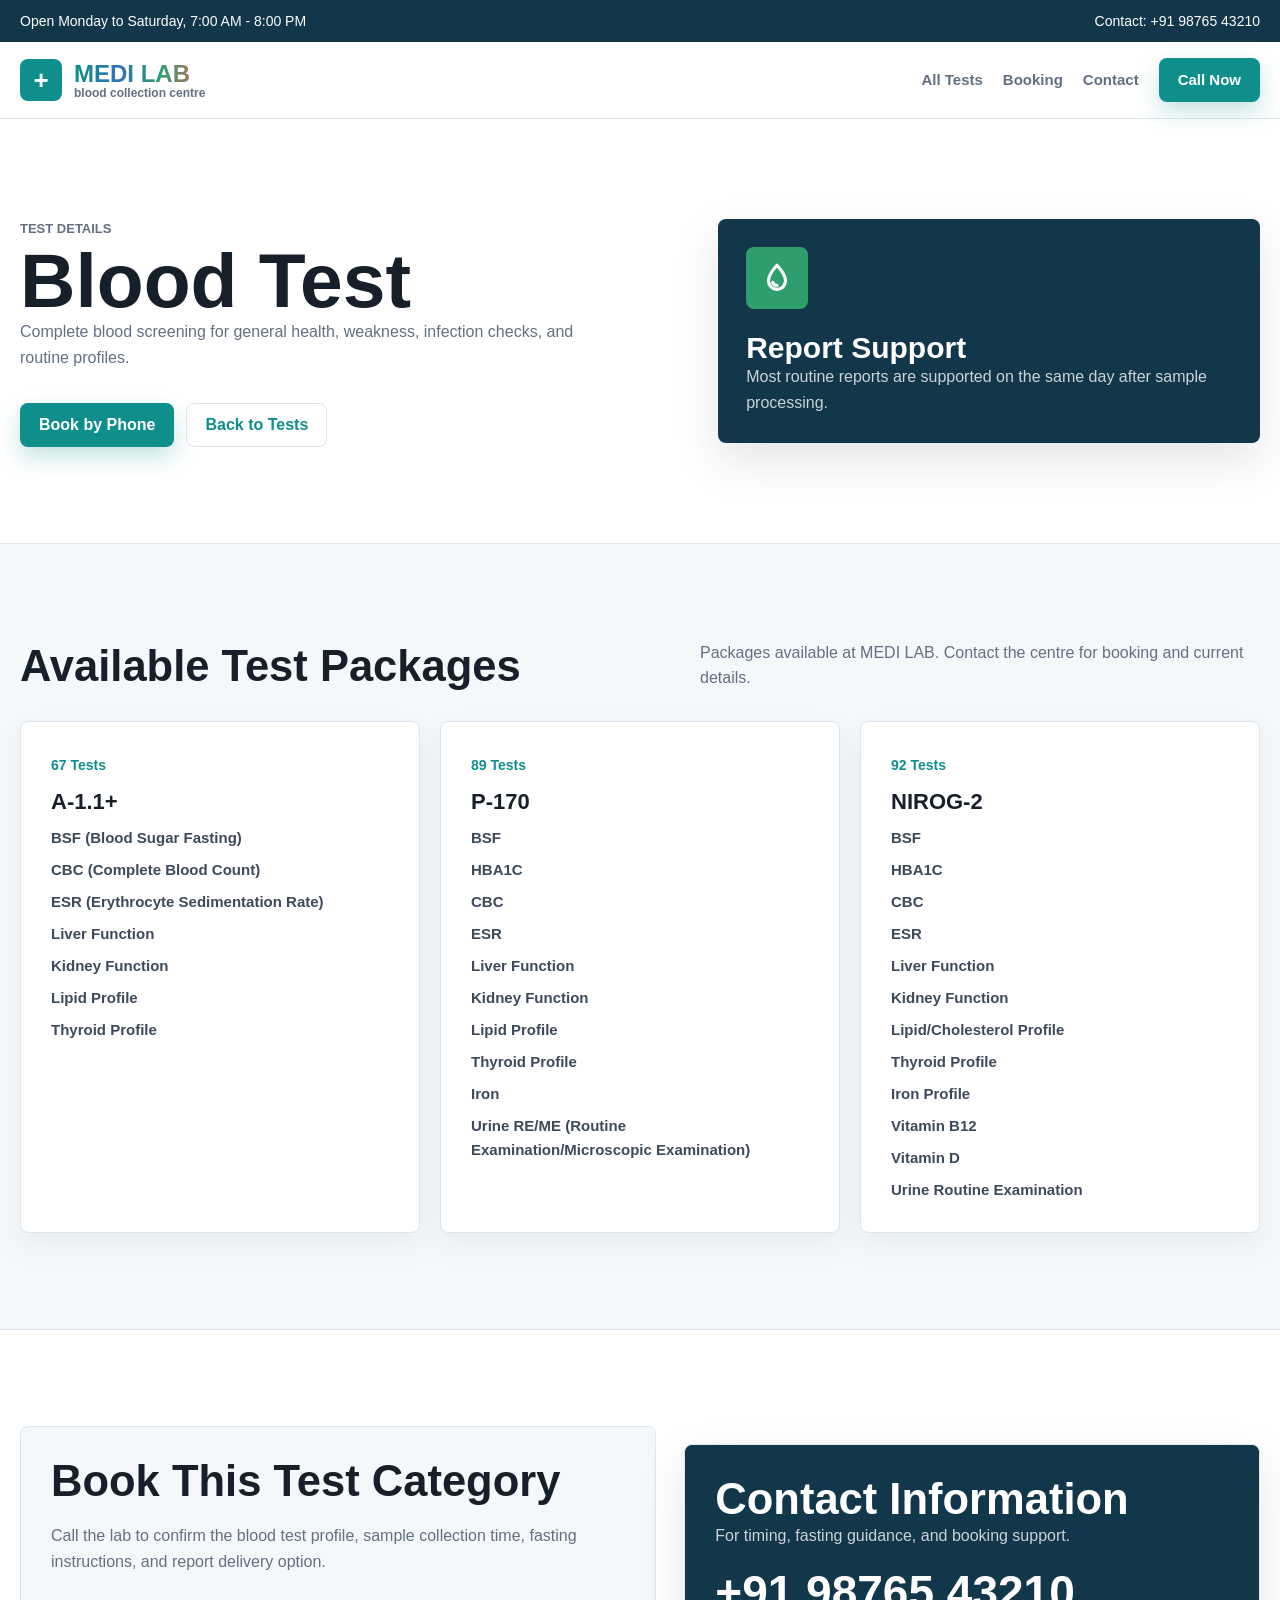
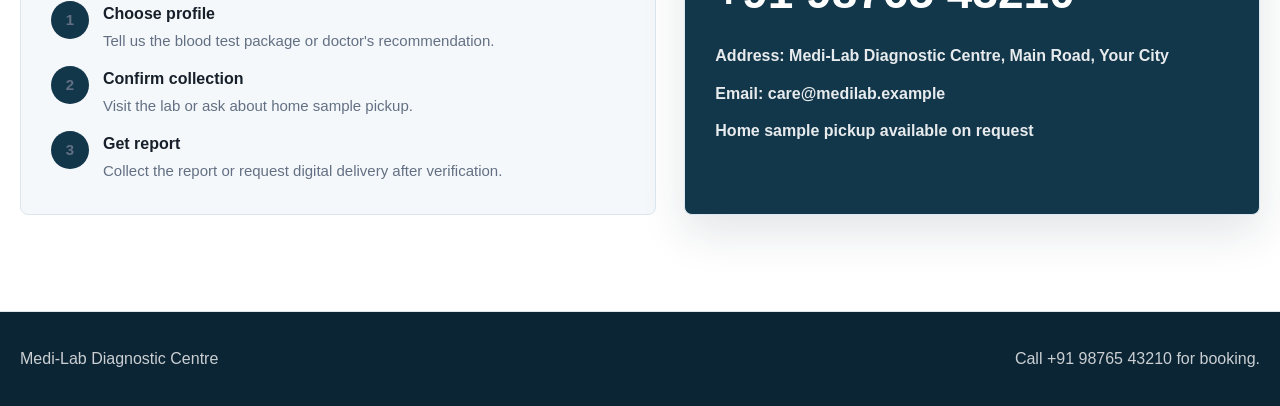
==== tests/blood/index.html @ 8206b1e2 "first commit" ====
<!DOCTYPE html>
<html lang="en">
<head>
  <meta charset="UTF-8">
  <meta name="viewport" content="width=device-width, initial-scale=1.0">
  <title>Blood Test | Medi-Lab Diagnostic Centre</title>
  <link rel="stylesheet" href="../../assets/styles.css">
</head>
<body data-test-page="blood">
  <div class="topbar">
    <div class="topbar-inner">
      <span>Open <span data-hours>Monday to Saturday, 7:00 AM - 8:00 PM</span></span>
      <a data-phone-link href="tel:+919876543210">Contact: <span data-phone>+91 98765 43210</span></a>
    </div>
  </div>
  <header class="header">
    <nav class="nav" aria-label="Main navigation">
      <a class="brand" href="../../index.html">
        <span class="brand-mark">+</span>
        <span class="brand-text">
          <span class="brand-name">MEDI LAB</span>
          <span class="brand-subtitle">blood collection centre</span>
        </span>
      </a>
      <div class="nav-links">
        <a href="../../index.html#tests">All Tests</a>
        <a href="../../index.html#booking">Booking</a>
        <a href="../../index.html#contact">Contact</a>
        <a class="button" data-phone-link href="tel:+919876543210">Call Now</a>
      </div>
    </nav>
  </header>
  <main>
    <section class="page-hero">
      <div class="section-inner page-hero-grid">
        <div>
          <p class="eyebrow">Test details</p>
          <h1 data-test-name>Blood Test</h1>
          <p data-test-summary>Complete blood screening for general health, weakness, infection checks, and routine profiles.</p>
          <div class="hero-actions">
            <a class="button" data-phone-link href="tel:+919876543210">Book by Phone</a>
            <a class="button secondary" href="../../index.html#tests">Back to Tests</a>
          </div>
        </div>
        <aside class="test-detail-panel">
          <div class="test-icon" data-test-theme aria-hidden="true">B</div>
          <h2>Report Support</h2>
          <p data-test-report-time>Most routine reports are supported on the same day after sample processing.</p>
        </aside>
      </div>
    </section>
    <section>
      <div class="section-inner">
        <div class="section-heading">
          <h2>Available Test Packages</h2>
          <p>Packages available at MEDI LAB. Contact the centre for booking and current details.</p>
        </div>
        <div class="package-grid" data-packages-list></div>
      </div>
    </section>
    <section class="booking-band">
      <div class="section-inner booking-layout">
        <div class="booking">
          <h2>Book This Test Category</h2>
          <p>Call the lab to confirm the blood test profile, sample collection time, fasting instructions, and report delivery option.</p>
          <div class="steps">
            <div class="step"><span class="step-number">1</span><div><strong>Choose profile</strong><span>Tell us the blood test package or doctor's recommendation.</span></div></div>
            <div class="step"><span class="step-number">2</span><div><strong>Confirm collection</strong><span>Visit the lab or ask about home sample pickup.</span></div></div>
            <div class="step"><span class="step-number">3</span><div><strong>Get report</strong><span>Collect the report or request digital delivery after verification.</span></div></div>
          </div>
        </div>
        <aside class="contact-card contact-panel">
          <h2>Contact Information</h2>
          <p>For timing, fasting guidance, and booking support.</p>
          <a class="phone" data-phone data-phone-link href="tel:+919876543210">+91 98765 43210</a>
          <ul class="contact-list">
            <li>Address: <span data-address>Medi-Lab Diagnostic Centre, Main Road, Your City</span></li>
            <li>Email: <a data-email-link href="mailto:care@medilab.example"><span data-email>care@medilab.example</span></a></li>
            <li><span data-pickup>Home sample pickup available on request</span></li>
          </ul>
        </aside>
      </div>
    </section>
  </main>
  <footer><div class="footer-inner"><span data-site-name>Medi-Lab Diagnostic Centre</span><span>Call <span data-phone>+91 98765 43210</span> for booking.</span></div></footer>
  <script src="../../assets/site.js"></script>
</body>
</html>
---- assets/styles.css ----
:root {
  --ink: #17202a;
  --muted: #637083;
  --line: #dce6ee;
  --surface: #ffffff;
  --soft: #f5f8fb;
  --teal: #0f8f8c;
  --green: #2f9e6d;
  --coral: #d96255;
  --amber: #d79b35;
  --blue: #2e72b8;
  --navy: #12364a;
  --shadow: 0 18px 45px rgba(25, 43, 58, 0.12);
}

* {
  box-sizing: border-box;
}

html {
  scroll-behavior: smooth;
}

body {
  margin: 0;
  color: var(--ink);
  font-family: Arial, Helvetica, sans-serif;
  background: var(--soft);
  line-height: 1.6;
}

a {
  color: inherit;
  text-decoration: none;
}

.topbar {
  background: var(--navy);
  color: #fff;
  font-size: 14px;
}

.topbar-inner,
.nav,
.section-inner {
  width: min(1240px, calc(100% - 40px));
  margin: 0 auto;
}

.topbar-inner {
  display: flex;
  justify-content: space-between;
  gap: 16px;
  padding: 10px 0;
  flex-wrap: wrap;
}

.header {
  position: sticky;
  top: 0;
  z-index: 10;
  background: rgba(255, 255, 255, 0.95);
  border-bottom: 1px solid var(--line);
  backdrop-filter: blur(12px);
}

.nav {
  display: flex;
  align-items: center;
  justify-content: space-between;
  gap: 24px;
  padding: 16px 0;
}

.brand {
  display: flex;
  align-items: center;
  gap: 12px;
  font-weight: 800;
}

.brand-mark {
  display: grid;
  place-items: center;
  width: 42px;
  height: 42px;
  color: #fff;
  background: var(--teal);
  border-radius: 8px;
  font-size: 26px;
  font-weight: 700;
}

.brand-text {
  display: grid;
  gap: 1px;
  line-height: 1;
}

.brand-name {
  font-size: 24px;
  font-weight: 900;
  background: linear-gradient(90deg, var(--teal), var(--blue), var(--green), var(--coral));
  -webkit-background-clip: text;
  background-clip: text;
  color: transparent;
  letter-spacing: 0;
}

.brand-subtitle {
  color: var(--muted);
  font-size: 12px;
  font-weight: 800;
  text-transform: lowercase;
}

.nav-links {
  display: flex;
  align-items: center;
  flex-wrap: wrap;
  justify-content: flex-end;
  gap: 20px;
  color: var(--muted);
  font-size: 15px;
  font-weight: 700;
}

.button {
  display: inline-flex;
  align-items: center;
  justify-content: center;
  min-height: 44px;
  padding: 0 18px;
  border-radius: 8px;
  border: 1px solid transparent;
  background: var(--teal);
  color: #fff;
  font-weight: 800;
  white-space: nowrap;
  box-shadow: 0 10px 22px rgba(15, 143, 140, 0.24);
}

.button.secondary {
  background: #fff;
  color: var(--teal);
  border-color: var(--line);
  box-shadow: none;
}

.hero {
  position: relative;
  overflow: hidden;
  background:
    linear-gradient(90deg, rgba(245, 248, 251, 0.98), rgba(245, 248, 251, 0.82) 54%, rgba(245, 248, 251, 0.24)),
    url("data:image/svg+xml,%3Csvg xmlns='http://www.w3.org/2000/svg' width='1200' height='720' viewBox='0 0 1200 720'%3E%3Crect width='1200' height='720' fill='%23e9f1f6'/%3E%3Crect x='690' y='80' width='340' height='470' rx='22' fill='%23ffffff' stroke='%23c7d8e3' stroke-width='4'/%3E%3Crect x='730' y='130' width='260' height='44' rx='8' fill='%230f8f8c'/%3E%3Crect x='730' y='205' width='260' height='20' rx='6' fill='%23b7ccd9'/%3E%3Crect x='730' y='245' width='220' height='20' rx='6' fill='%23b7ccd9'/%3E%3Crect x='730' y='285' width='245' height='20' rx='6' fill='%23b7ccd9'/%3E%3Ccircle cx='830' cy='430' r='72' fill='%23d96255' opacity='.9'/%3E%3Cpath d='M830 385v90M785 430h90' stroke='%23fff' stroke-width='20' stroke-linecap='round'/%3E%3Crect x='1000' y='385' width='74' height='180' rx='30' fill='%232e72b8'/%3E%3Crect x='1022' y='340' width='30' height='62' rx='8' fill='%23d79b35'/%3E%3Crect x='590' y='515' width='540' height='38' rx='19' fill='%23c8d8e2' opacity='.7'/%3E%3C/svg%3E");
  background-size: cover;
  background-position: center;
}

.hero-inner {
  width: min(1240px, calc(100% - 40px));
  min-height: 650px;
  margin: 0 auto;
  display: grid;
  align-items: center;
  padding: 64px 0 78px;
}

.hero-copy {
  max-width: 680px;
}

.eyebrow {
  display: inline-flex;
  margin: 0 0 18px;
  color: var(--teal);
  font-weight: 800;
  text-transform: uppercase;
  font-size: 13px;
}

h1 {
  margin: 0;
  font-size: clamp(42px, 6vw, 82px);
  line-height: 1.02;
}

.hero-copy p {
  max-width: 540px;
  margin: 22px 0 0;
  color: var(--muted);
  font-size: 18px;
}

.hero-actions {
  display: flex;
  gap: 12px;
  flex-wrap: wrap;
  margin-top: 32px;
}

.hero-stats {
  display: grid;
  grid-template-columns: repeat(3, minmax(0, 1fr));
  gap: 14px;
  max-width: 640px;
  margin-top: 44px;
}

.stat {
  padding: 18px;
  border: 1px solid rgba(220, 230, 238, 0.9);
  border-radius: 8px;
  background: rgba(255, 255, 255, 0.76);
  backdrop-filter: blur(8px);
}

.stat strong {
  display: block;
  font-size: 24px;
  line-height: 1.2;
}

.stat span,
.meta {
  color: var(--muted);
  font-size: 14px;
  font-weight: 700;
}

section {
  padding: 78px 0;
}

.page-hero {
  padding: 78px 0;
  background: #fff;
  border-bottom: 1px solid var(--line);
}

.page-hero-grid {
  display: grid;
  grid-template-columns: 1.1fr 0.9fr;
  gap: 36px;
  align-items: center;
}

.section-heading {
  display: flex;
  align-items: end;
  justify-content: space-between;
  gap: 24px;
  margin-bottom: 30px;
}

h2 {
  margin: 0;
  font-size: clamp(30px, 3.4vw, 52px);
  line-height: 1.12;
}

h3 {
  margin: 0 0 10px;
  font-size: 22px;
  line-height: 1.25;
}

.section-heading p,
.booking p,
.contact-card p,
.page-hero p {
  margin: 0;
  color: var(--muted);
  max-width: 560px;
}

.test-grid {
  display: grid;
  grid-template-columns: repeat(4, minmax(0, 1fr));
  gap: 20px;
}

.test-card-link {
  display: block;
  color: inherit;
  height: 100%;
}

.test-card-link:focus-visible {
  outline: 3px solid rgba(15, 143, 140, 0.35);
  outline-offset: 4px;
  border-radius: 8px;
}

.test-card-link:hover .test-card {
  transform: translateY(-4px);
  border-color: rgba(15, 143, 140, 0.45);
  box-shadow: 0 18px 40px rgba(25, 43, 58, 0.12);
}

.test-card,
.info-card {
  padding: 24px;
  border-radius: 8px;
  background: var(--surface);
  border: 1px solid var(--line);
  box-shadow: 0 12px 30px rgba(25, 43, 58, 0.06);
}

.test-card {
  min-height: 142px;
  transition: transform 180ms ease, border-color 180ms ease, box-shadow 180ms ease;
}

.test-title {
  display: flex;
  align-items: center;
  gap: 14px;
  margin-bottom: 0;
}

.test-title .test-icon {
  flex: 0 0 auto;
  margin-bottom: 0;
}

.test-icon {
  display: grid;
  place-items: center;
  width: 54px;
  height: 54px;
  border-radius: 8px;
  margin-bottom: 22px;
  color: #fff;
  font-size: 29px;
  font-weight: 900;
}

.test-icon svg {
  width: 30px;
  height: 30px;
  stroke: currentColor;
  stroke-width: 2.2;
  fill: none;
  stroke-linecap: round;
  stroke-linejoin: round;
}

.liver {
  background: var(--coral);
}

.kidney {
  background: var(--blue);
}

.blood {
  background: var(--green);
}

.urine {
  background: var(--amber);
}

.test-card p,
.info-card p,
.why-item p {
  margin: 0 0 20px;
  color: var(--muted);
  font-size: 15px;
}

.clean-list {
  margin: 0;
  padding: 0;
  list-style: none;
  color: #3d4a5c;
  font-size: 14px;
  font-weight: 700;
}

.clean-list li + li {
  margin-top: 8px;
}

.split-grid {
  display: grid;
  grid-template-columns: repeat(2, minmax(0, 1fr));
  gap: 18px;
}

.package-grid {
  display: grid;
  grid-template-columns: repeat(3, minmax(0, 1fr));
  gap: 20px;
}

.package-card {
  padding: 24px;
  border-radius: 8px;
  background: #fff;
  border: 1px solid var(--line);
  box-shadow: 0 12px 30px rgba(25, 43, 58, 0.06);
}

.package-count {
  display: inline-flex;
  margin-bottom: 12px;
  color: var(--teal);
  font-size: 14px;
  font-weight: 900;
}

.booking-band {
  background: #fff;
  border-top: 1px solid var(--line);
  border-bottom: 1px solid var(--line);
}

.booking-layout {
  display: grid;
  grid-template-columns: 1.05fr 0.95fr;
  gap: 28px;
  align-items: stretch;
}

.booking,
.contact-card {
  padding: 34px;
  border-radius: 8px;
  background: var(--soft);
  border: 1px solid var(--line);
}

.booking {
  display: grid;
  align-content: center;
  gap: 18px;
}

.steps {
  display: grid;
  gap: 12px;
  margin-top: 8px;
}

.step {
  display: grid;
  grid-template-columns: 38px 1fr;
  gap: 14px;
  align-items: start;
}

.step-number {
  display: grid;
  place-items: center;
  width: 38px;
  height: 38px;
  border-radius: 50%;
  background: var(--navy);
  color: #fff;
  font-weight: 800;
}

.step strong {
  display: block;
  margin-bottom: 2px;
}

.step span {
  color: var(--muted);
  font-size: 15px;
}

.contact-card {
  background: var(--navy);
  color: #fff;
  box-shadow: var(--shadow);
}

.contact-card p {
  color: rgba(255, 255, 255, 0.78);
}

.phone {
  display: block;
  margin: 20px 0 8px;
  font-size: clamp(30px, 5vw, 46px);
  line-height: 1;
  font-weight: 900;
}

.contact-list {
  display: grid;
  gap: 12px;
  margin: 28px 0 0;
  padding: 0;
  list-style: none;
  color: rgba(255, 255, 255, 0.9);
  font-weight: 700;
}

.contact-panel {
  margin-top: 18px;
}

.why-grid {
  display: grid;
  grid-template-columns: repeat(3, minmax(0, 1fr));
  gap: 18px;
}

.why-item {
  padding: 24px;
  border-left: 4px solid var(--teal);
  background: #fff;
  border-radius: 8px;
  box-shadow: 0 12px 30px rgba(25, 43, 58, 0.06);
}

.test-detail-panel {
  padding: 28px;
  border-radius: 8px;
  color: #fff;
  background: var(--navy);
  box-shadow: var(--shadow);
}

.test-detail-panel h2 {
  font-size: 30px;
}

.test-detail-panel p {
  color: rgba(255, 255, 255, 0.78);
}

.test-detail-panel .clean-list {
  color: rgba(255, 255, 255, 0.9);
  margin-top: 18px;
}

footer {
  background: #0c2534;
  color: #fff;
  padding: 34px 0;
}

.footer-inner {
  width: min(1240px, calc(100% - 40px));
  margin: 0 auto;
  display: flex;
  justify-content: space-between;
  gap: 18px;
  flex-wrap: wrap;
  color: rgba(255, 255, 255, 0.78);
}

@media (min-width: 1280px) {
  section {
    padding: 96px 0;
  }

  .page-hero {
    padding: 96px 0;
  }

  .hero-inner {
    min-height: 720px;
    padding: 86px 0 100px;
  }

  .test-card,
  .package-card,
  .why-item,
  .booking,
  .contact-card {
    padding: 30px;
  }

  .test-icon {
    width: 62px;
    height: 62px;
  }

  .test-icon svg {
    width: 34px;
    height: 34px;
  }

  .clean-list {
    font-size: 15px;
  }
}

@media (max-width: 920px) {
  .topbar-inner,
  .nav,
  .section-inner,
  .hero-inner,
  .footer-inner {
    width: min(100% - 32px, 760px);
  }

  .nav {
    align-items: flex-start;
    flex-direction: column;
    gap: 14px;
  }

  .nav-links {
    width: 100%;
    justify-content: flex-start;
    overflow-x: visible;
    padding-bottom: 2px;
  }

  .hero-inner {
    min-height: auto;
  }

  .test-grid,
  .why-grid,
  .package-grid,
  .page-hero-grid {
    grid-template-columns: repeat(2, minmax(0, 1fr));
  }

  .booking-layout,
  .split-grid {
    grid-template-columns: 1fr;
  }
}

@media (max-width: 620px) {
  .topbar {
    font-size: 13px;
  }

  .topbar-inner,
  .section-heading {
    display: grid;
  }

  .nav {
    padding: 14px 0;
  }

  .brand-mark {
    width: 38px;
    height: 38px;
    font-size: 24px;
  }

  .brand-name {
    font-size: 21px;
  }

  .brand-subtitle {
    font-size: 11px;
  }

  .nav-links {
    display: grid;
    grid-template-columns: repeat(3, 1fr);
    gap: 10px;
    font-size: 14px;
  }

  .nav-links a {
    display: inline-flex;
    align-items: center;
    justify-content: center;
    min-height: 40px;
    padding: 0 10px;
    border: 1px solid var(--line);
    border-radius: 8px;
    background: #fff;
  }

  .nav-links .button {
    grid-column: 1 / -1;
    min-height: 46px;
    background: var(--teal);
    color: #fff;
    border-color: var(--teal);
    box-shadow: 0 10px 22px rgba(15, 143, 140, 0.24);
  }

  .hero-inner,
  section,
  .page-hero {
    padding: 48px 0;
  }

  .hero {
    background:
      linear-gradient(180deg, rgba(245, 248, 251, 0.98), rgba(245, 248, 251, 0.9)),
      url("data:image/svg+xml,%3Csvg xmlns='http://www.w3.org/2000/svg' width='1200' height='720' viewBox='0 0 1200 720'%3E%3Crect width='1200' height='720' fill='%23e9f1f6'/%3E%3Crect x='690' y='80' width='340' height='470' rx='22' fill='%23ffffff' stroke='%23c7d8e3' stroke-width='4'/%3E%3Crect x='730' y='130' width='260' height='44' rx='8' fill='%230f8f8c'/%3E%3Crect x='730' y='205' width='260' height='20' rx='6' fill='%23b7ccd9'/%3E%3Crect x='730' y='245' width='220' height='20' rx='6' fill='%23b7ccd9'/%3E%3Crect x='730' y='285' width='245' height='20' rx='6' fill='%23b7ccd9'/%3E%3Ccircle cx='830' cy='430' r='72' fill='%23d96255' opacity='.9'/%3E%3Cpath d='M830 385v90M785 430h90' stroke='%23fff' stroke-width='20' stroke-linecap='round'/%3E%3Crect x='1000' y='385' width='74' height='180' rx='30' fill='%232e72b8'/%3E%3Crect x='1022' y='340' width='30' height='62' rx='8' fill='%23d79b35'/%3E%3Crect x='590' y='515' width='540' height='38' rx='19' fill='%23c8d8e2' opacity='.7'/%3E%3C/svg%3E");
    background-size: cover;
    background-position: center;
  }

  h1 {
    font-size: clamp(36px, 12vw, 48px);
  }

  h2 {
    font-size: clamp(27px, 9vw, 36px);
  }

  h3 {
    font-size: 20px;
  }

  .hero-copy p {
    font-size: 16px;
  }

  .hero-actions,
  .button {
    width: 100%;
  }

  .hero-stats,
  .test-grid,
  .why-grid,
  .package-grid,
  .page-hero-grid {
    grid-template-columns: 1fr;
  }

  .booking,
  .contact-card,
  .package-card,
  .test-card,
  .why-item,
  .info-card {
    padding: 24px;
  }

  .test-card {
    min-height: 104px;
  }

  .test-title {
    gap: 12px;
  }

  .test-icon {
    width: 50px;
    height: 50px;
  }

  .phone {
    font-size: clamp(28px, 10vw, 38px);
    overflow-wrap: anywhere;
  }

  .footer-inner {
    display: grid;
  }
}

@media (max-width: 380px) {
  .topbar-inner,
  .nav,
  .section-inner,
  .hero-inner,
  .footer-inner {
    width: calc(100% - 24px);
  }

  .nav-links {
    grid-template-columns: 1fr;
  }

  .brand-name {
    font-size: 19px;
  }

  .brand-subtitle {
    font-size: 10px;
  }
}
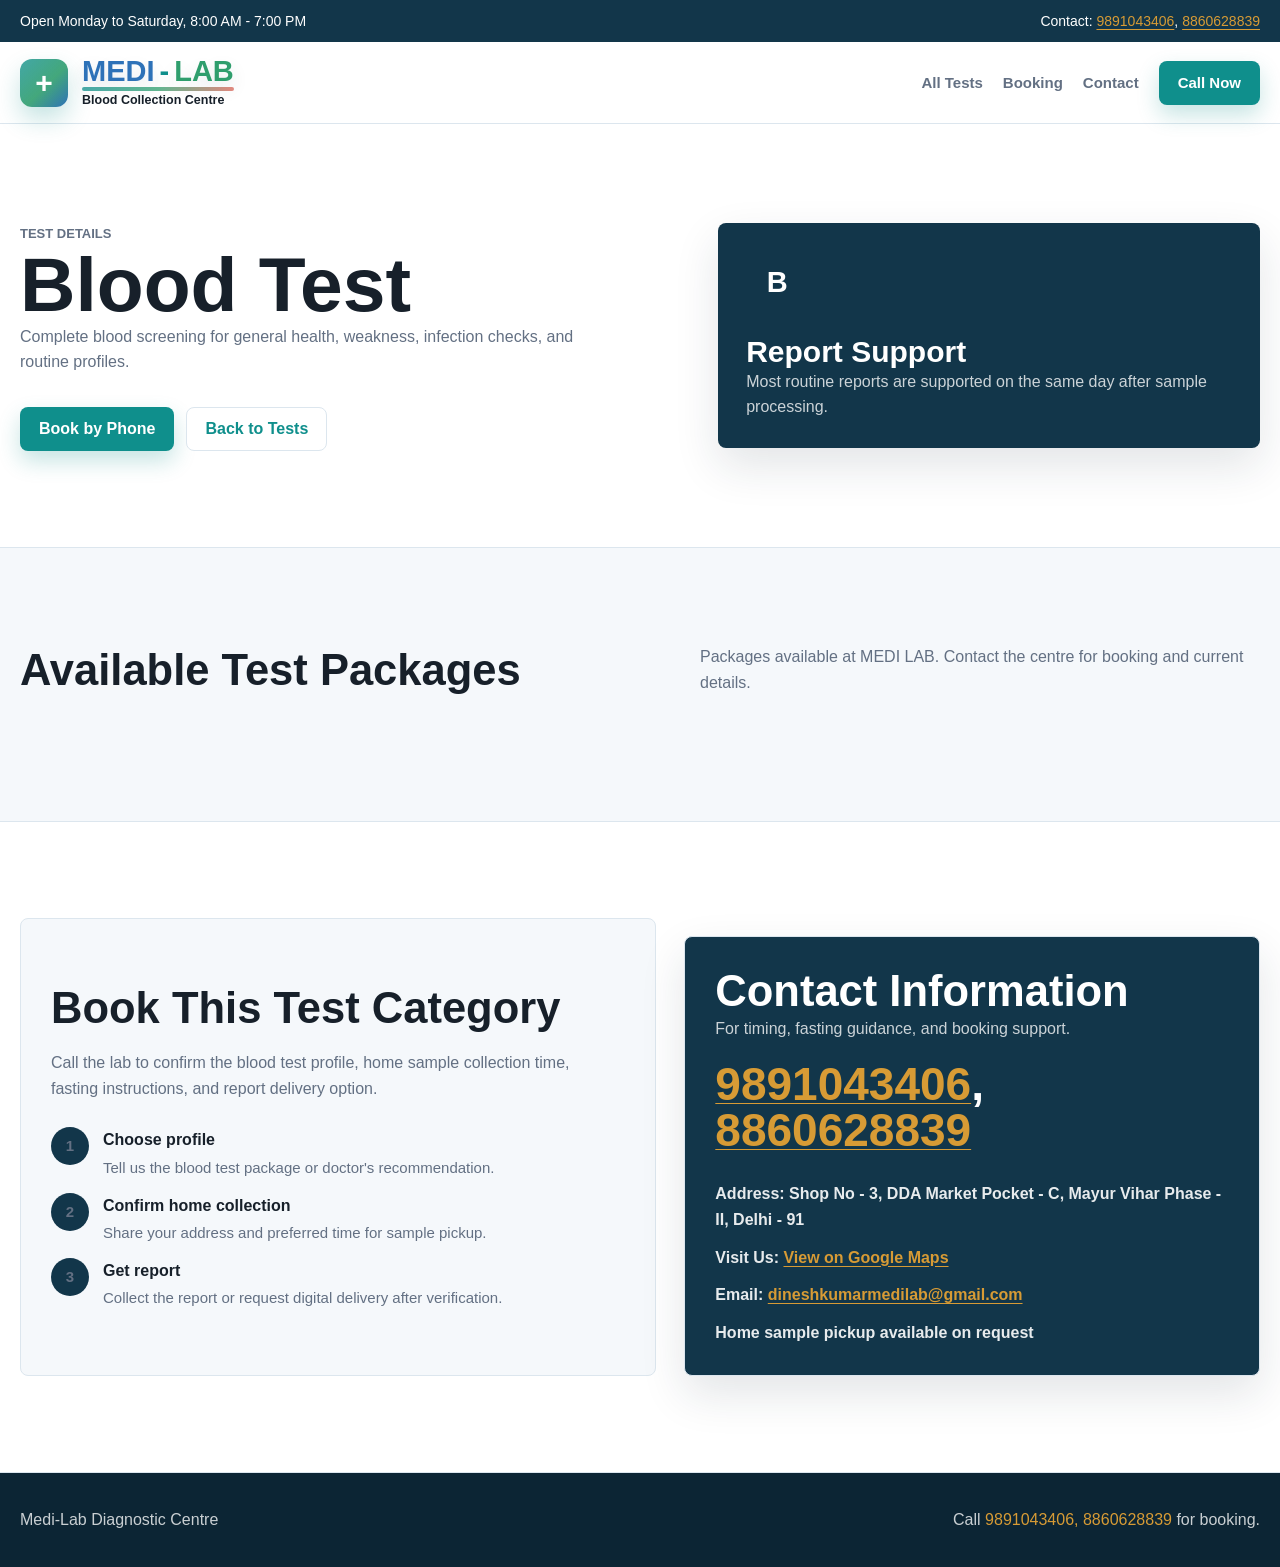
==== commit 08899800: "last working code" ====
--- a/tests/blood/index.html
+++ b/tests/blood/index.html
@@ -9,8 +9,8 @@
 <body data-test-page="blood">
   <div class="topbar">
     <div class="topbar-inner">
-      <span>Open <span data-hours>Monday to Saturday, 7:00 AM - 8:00 PM</span></span>
-      <a data-phone-link href="tel:+919876543210">Contact: <span data-phone>+91 98765 43210</span></a>
+      <span>Open <span data-hours>Monday to Saturday, 8:00 AM - 7:00 PM</span></span>
+      <span class="phone-links">Contact: <a href="tel:+919891043406">9891043406</a>, <a href="tel:+918860628839">8860628839</a></span>
     </div>
   </div>
   <header class="header">
@@ -18,15 +18,15 @@
       <a class="brand" href="../../index.html">
         <span class="brand-mark">+</span>
         <span class="brand-text">
-          <span class="brand-name">MEDI LAB</span>
-          <span class="brand-subtitle">blood collection centre</span>
+          <span class="brand-name"><span class="brand-medi">MEDI</span><span class="brand-dash">-</span><span class="brand-lab">LAB</span></span>
+          <span class="brand-subtitle">Blood Collection Centre</span>
         </span>
       </a>
       <div class="nav-links">
         <a href="../../index.html#tests">All Tests</a>
         <a href="../../index.html#booking">Booking</a>
         <a href="../../index.html#contact">Contact</a>
-        <a class="button" data-phone-link href="tel:+919876543210">Call Now</a>
+        <a class="button" data-phone-link href="tel:+918860628839">Call Now</a>
       </div>
     </nav>
   </header>
@@ -38,7 +38,7 @@
           <h1 data-test-name>Blood Test</h1>
           <p data-test-summary>Complete blood screening for general health, weakness, infection checks, and routine profiles.</p>
           <div class="hero-actions">
-            <a class="button" data-phone-link href="tel:+919876543210">Book by Phone</a>
+            <a class="button" data-phone-link href="tel:+918860628839">Book by Phone</a>
             <a class="button secondary" href="../../index.html#tests">Back to Tests</a>
           </div>
         </div>
@@ -62,27 +62,28 @@
       <div class="section-inner booking-layout">
         <div class="booking">
           <h2>Book This Test Category</h2>
-          <p>Call the lab to confirm the blood test profile, sample collection time, fasting instructions, and report delivery option.</p>
+          <p>Call the lab to confirm the blood test profile, home sample collection time, fasting instructions, and report delivery option.</p>
           <div class="steps">
             <div class="step"><span class="step-number">1</span><div><strong>Choose profile</strong><span>Tell us the blood test package or doctor's recommendation.</span></div></div>
-            <div class="step"><span class="step-number">2</span><div><strong>Confirm collection</strong><span>Visit the lab or ask about home sample pickup.</span></div></div>
+            <div class="step"><span class="step-number">2</span><div><strong>Confirm home collection</strong><span>Share your address and preferred time for sample pickup.</span></div></div>
             <div class="step"><span class="step-number">3</span><div><strong>Get report</strong><span>Collect the report or request digital delivery after verification.</span></div></div>
           </div>
         </div>
         <aside class="contact-card contact-panel">
           <h2>Contact Information</h2>
           <p>For timing, fasting guidance, and booking support.</p>
-          <a class="phone" data-phone data-phone-link href="tel:+919876543210">+91 98765 43210</a>
+          <div class="phone phone-links"><a href="tel:+919891043406">9891043406</a>, <a href="tel:+918860628839">8860628839</a></div>
           <ul class="contact-list">
-            <li>Address: <span data-address>Medi-Lab Diagnostic Centre, Main Road, Your City</span></li>
-            <li>Email: <a data-email-link href="mailto:care@medilab.example"><span data-email>care@medilab.example</span></a></li>
+            <li>Address: <span data-address>Shop No - 3, DDA Market Pocket - C, Mayur Vihar Phase - II, Delhi - 91</span></li>
+            <li>Visit Us: <a href="https://maps.app.goo.gl/Qz8t99A7CX7D4iwv5" target="_blank" rel="noopener noreferrer">View on Google Maps</a></li>
+            <li>Email: <a data-email-link href="mailto:dineshkumarmedilab@gmail.com"><span data-email>dineshkumarmedilab@gmail.com</span></a></li>
             <li><span data-pickup>Home sample pickup available on request</span></li>
           </ul>
         </aside>
       </div>
     </section>
   </main>
-  <footer><div class="footer-inner"><span data-site-name>Medi-Lab Diagnostic Centre</span><span>Call <span data-phone>+91 98765 43210</span> for booking.</span></div></footer>
+  <footer><div class="footer-inner"><span data-site-name>Medi-Lab Diagnostic Centre</span><span>Call <span data-phone>9891043406, 8860628839</span> for booking.</span></div></footer>
   <script src="../../assets/site.js"></script>
 </body>
 </html>
--- a/assets/styles.css
+++ b/assets/styles.css
@@ -75,43 +75,73 @@
 .brand {
   display: flex;
   align-items: center;
-  gap: 12px;
+  gap: 14px;
   font-weight: 800;
 }
 
 .brand-mark {
   display: grid;
   place-items: center;
-  width: 42px;
-  height: 42px;
-  color: #fff;
-  background: var(--teal);
-  border-radius: 8px;
-  font-size: 26px;
-  font-weight: 700;
+  width: 48px;
+  height: 48px;
+  color: #fff;
+  background:
+    linear-gradient(135deg, rgba(255, 255, 255, 0.22), rgba(255, 255, 255, 0)),
+    linear-gradient(135deg, var(--teal), var(--green) 55%, var(--blue));
+  border-radius: 12px;
+  font-size: 30px;
+  font-weight: 900;
+  box-shadow: 0 12px 24px rgba(15, 143, 140, 0.24);
 }
 
 .brand-text {
   display: grid;
-  gap: 1px;
-  line-height: 1;
+  gap: 4px;
+  line-height: 0.95;
 }
 
 .brand-name {
-  font-size: 24px;
+  position: relative;
+  display: inline-flex;
+  align-items: center;
+  width: fit-content;
+  font-family: "Trebuchet MS", "Arial Black", Arial, Helvetica, sans-serif;
+  font-size: 29px;
   font-weight: 900;
-  background: linear-gradient(90deg, var(--teal), var(--blue), var(--green), var(--coral));
-  -webkit-background-clip: text;
-  background-clip: text;
-  color: transparent;
   letter-spacing: 0;
+  text-shadow: 0 8px 18px rgba(18, 54, 74, 0.12);
+}
+
+.brand-medi {
+  color: var(--blue);
+}
+
+.brand-dash {
+  color: var(--teal);
+  margin: 0 5px;
+}
+
+.brand-lab {
+  color: var(--green);
+}
+
+.brand-name::after {
+  content: "";
+  position: absolute;
+  left: 0;
+  right: 0;
+  bottom: -5px;
+  height: 4px;
+  border-radius: 999px;
+  background: linear-gradient(90deg, var(--teal), var(--green), var(--coral));
+  opacity: 0.75;
 }
 
 .brand-subtitle {
-  color: var(--muted);
-  font-size: 12px;
-  font-weight: 800;
-  text-transform: lowercase;
+  color: var(--ink);
+  font-size: 12.5px;
+  font-weight: 900;
+  padding-top: 5px;
 }
 
 .nav-links {
@@ -411,6 +441,84 @@
   font-weight: 900;
 }
 
+.profile-table .package-count {
+  margin-bottom: 0;
+}
+
+.profile-table-wrap {
+  overflow-x: auto;
+  border: 1px solid var(--line);
+  border-radius: 8px;
+  background: #fff;
+  box-shadow: 0 12px 30px rgba(25, 43, 58, 0.06);
+}
+
+.profile-table {
+  width: 100%;
+  min-width: 760px;
+  border-collapse: collapse;
+}
+
+.profile-table th,
+.profile-table td {
+  padding: 22px;
+  text-align: left;
+  vertical-align: top;
+  border-bottom: 1px solid var(--line);
+}
+
+.profile-table th {
+  color: #fff;
+  background: var(--navy);
+  font-size: 14px;
+  text-transform: uppercase;
+}
+
+.profile-table tr:last-child td {
+  border-bottom: 0;
+}
+
+.profile-name-link,
+.profile-name {
+  color: var(--blue);
+  font-size: 22px;
+  font-weight: 900;
+}
+
+.table-test-list {
+  display: flex;
+  flex-wrap: wrap;
+  gap: 10px;
+  margin: 0;
+  padding: 0;
+  list-style: none;
+}
+
+.table-test-list a,
+.table-test-item {
+  display: inline-flex;
+  align-items: center;
+  min-height: 34px;
+  padding: 6px 10px;
+  border: 1px solid var(--line);
+  border-radius: 8px;
+  background: var(--soft);
+  color: #334155;
+  font-size: 14px;
+  font-weight: 800;
+}
+
+.table-test-list a:hover {
+  color: var(--teal);
+  border-color: rgba(15, 143, 140, 0.45);
+}
+
+.profile-price {
+  font-size: 22px;
+  font-weight: 900;
+  color: var(--coral);
+}
+
 .booking-band {
   background: #fff;
   border-top: 1px solid var(--line);
@@ -490,6 +598,22 @@
   font-weight: 900;
 }
 
+.phone-links a {
+  color: var(--amber);
+  text-decoration: underline;
+  text-decoration-thickness: 1px;
+  text-underline-offset: 3px;
+  transition: color 150ms ease;
+}
+
+.phone-links a:hover {
+  color: #fff;
+}
+
+[data-phone] {
+  color: var(--amber);
+}
+
 .contact-list {
   display: grid;
   gap: 12px;
@@ -498,6 +622,17 @@
   list-style: none;
   color: rgba(255, 255, 255, 0.9);
   font-weight: 700;
+}
+
+.contact-list a {
+  color: var(--amber);
+  text-decoration: underline;
+  text-underline-offset: 3px;
+  transition: color 150ms ease;
+}
+
+.contact-list a:hover {
+  color: #fff;
 }
 
 .contact-panel {
@@ -646,22 +781,25 @@
   }
 
   .brand-mark {
-    width: 38px;
-    height: 38px;
+    width: 42px;
+    height: 42px;
+    border-radius: 10px;
+    font-size: 26px;
+  }
+
+  .brand-name {
     font-size: 24px;
   }
 
-  .brand-name {
-    font-size: 21px;
-  }
-
   .brand-subtitle {
-    font-size: 11px;
+    font-size: 11.5px;
+    font-weight: 900;
+    color: var(--ink);
   }
 
   .nav-links {
     display: grid;
-    grid-template-columns: repeat(3, 1fr);
+    grid-template-columns: repeat(auto-fit, minmax(100px, 1fr));
     gap: 10px;
     font-size: 14px;
   }
@@ -738,6 +876,66 @@
     padding: 24px;
   }
 
+  .profile-table-wrap {
+    overflow: visible;
+    border: 0;
+    background: transparent;
+    box-shadow: none;
+  }
+
+  .profile-table,
+  .profile-table thead,
+  .profile-table tbody,
+  .profile-table tr,
+  .profile-table th,
+  .profile-table td {
+    display: block;
+    width: 100%;
+    min-width: 0;
+  }
+
+  .profile-table thead {
+    display: none;
+  }
+
+  .profile-table tr {
+    margin-bottom: 16px;
+    border: 1px solid var(--line);
+    border-radius: 8px;
+    background: #fff;
+    box-shadow: 0 12px 30px rgba(25, 43, 58, 0.06);
+    overflow: hidden;
+  }
+
+  .profile-table td {
+    padding: 18px;
+    border-bottom: 1px solid var(--line);
+  }
+
+  .profile-table td:last-child {
+    border-bottom: 0;
+  }
+
+  .profile-table td::before {
+    content: attr(data-label);
+    display: block;
+    margin-bottom: 8px;
+    color: var(--muted);
+    font-size: 12px;
+    font-weight: 900;
+    text-transform: uppercase;
+  }
+
+  .table-test-list {
+    display: grid;
+    gap: 8px;
+  }
+
+  .table-test-list a,
+  .table-test-list .table-test-item {
+    width: 100%;
+  }
+
   .test-card {
     min-height: 104px;
   }
@@ -775,10 +973,12 @@
   }
 
   .brand-name {
-    font-size: 19px;
+    font-size: 21px;
   }
 
   .brand-subtitle {
     font-size: 10px;
-  }
-}
+    font-weight: 900;
+    color: var(--ink);
+  }
+}
